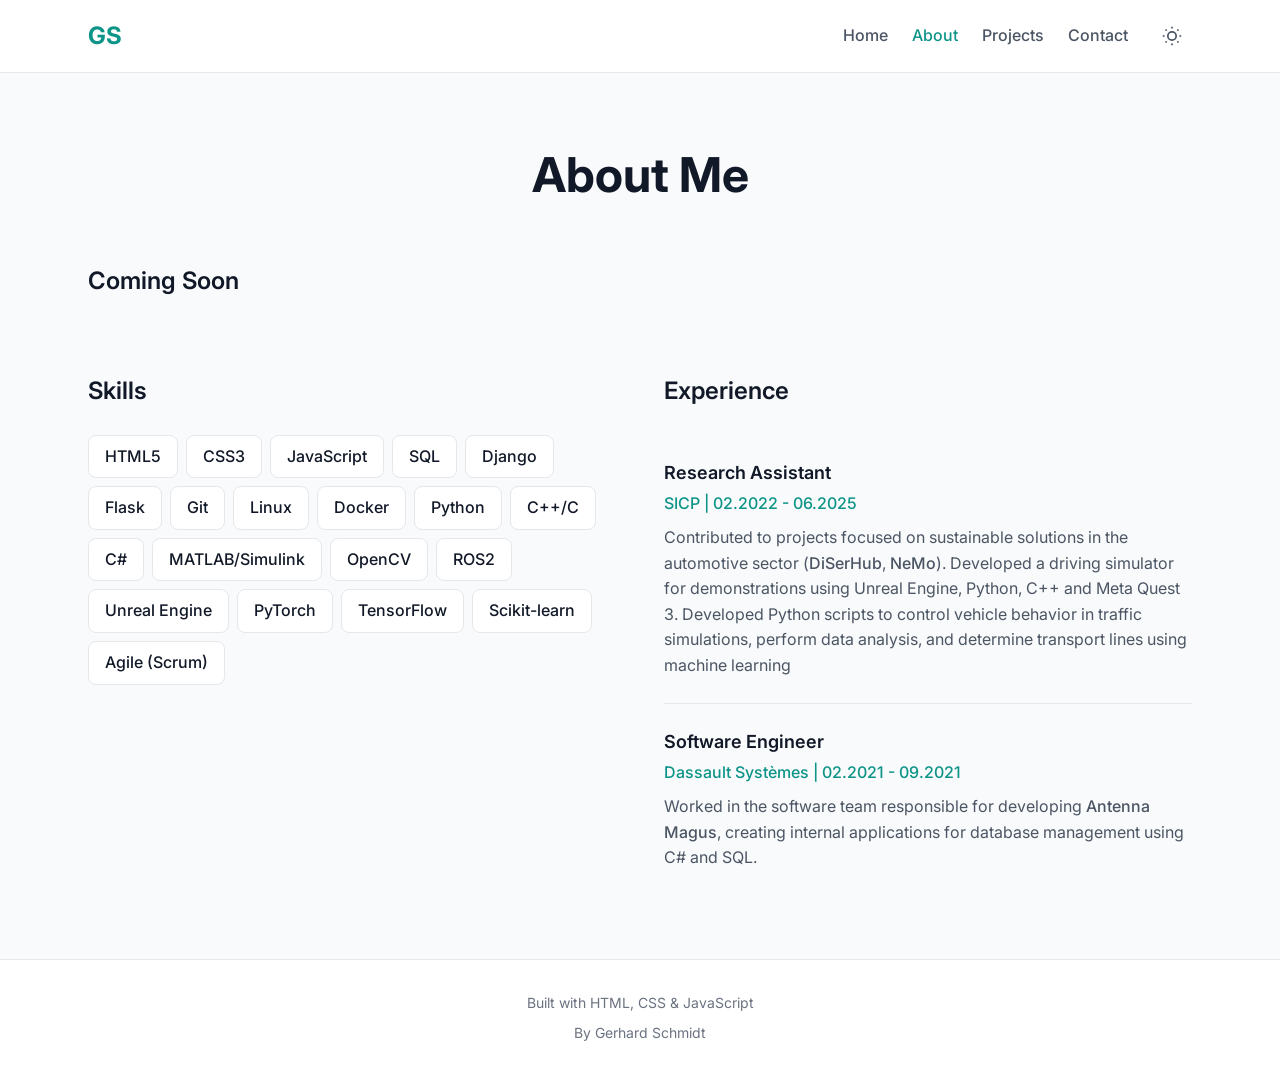
==== about.html @ bfd89ac0 "added about page" ====
<!DOCTYPE html>
<html lang="en">
<head>
  <meta charset="UTF-8">
  <meta name="viewport" content="width=device-width, initial-scale=1.0">
  <meta name="description" content="About Gerhard Schmidt - Front-End Developer">
  <title>About | Gerhard Schmidt</title>
  <link rel="preconnect" href="https://fonts.googleapis.com">
  <link rel="preconnect" href="https://fonts.gstatic.com" crossorigin>
  <link href="https://fonts.googleapis.com/css2?family=Inter:wght@400;500;600;700&display=swap" rel="stylesheet">
  <link rel="stylesheet" href="assets/css/style.css">
</head>
<body>
  <header class="header">
    <nav class="nav container">
      <a href="index.html" class="nav__logo">GS</a>
      <button class="nav__toggle" aria-label="Toggle navigation menu" aria-expanded="false">
        <span class="nav__toggle-bar"></span>
        <span class="nav__toggle-bar"></span>
        <span class="nav__toggle-bar"></span>
      </button>
      <ul class="nav__menu">
        <li><a href="index.html" class="nav__link">Home</a></li>
        <li><a href="about.html" class="nav__link" aria-current="page">About</a></li>
        <li><a href="projects.html" class="nav__link">Projects</a></li>
        <li><a href="contact.html" class="nav__link">Contact</a></li>
        <li>
          <button class="nav__theme-toggle" aria-label="Toggle dark mode">
            <svg class="nav__theme-icon nav__theme-icon--sun" width="20" height="20" viewBox="0 0 24 24" fill="none" stroke="currentColor" stroke-width="2">
              <circle cx="12" cy="12" r="5"></circle>
              <line x1="12" y1="1" x2="12" y2="3"></line>
              <line x1="12" y1="21" x2="12" y2="23"></line>
              <line x1="4.22" y1="4.22" x2="5.64" y2="5.64"></line>
              <line x1="18.36" y1="18.36" x2="19.78" y2="19.78"></line>
              <line x1="1" y1="12" x2="3" y2="12"></line>
              <line x1="21" y1="12" x2="23" y2="12"></line>
              <line x1="4.22" y1="19.78" x2="5.64" y2="18.36"></line>
              <line x1="18.36" y1="5.64" x2="19.78" y2="4.22"></line>
            </svg>
            <svg class="nav__theme-icon nav__theme-icon--moon" width="20" height="20" viewBox="0 0 24 24" fill="none" stroke="currentColor" stroke-width="2">
              <path d="M21 12.79A9 9 0 1 1 11.21 3 7 7 0 0 0 21 12.79z"></path>
            </svg>
          </button>
        </li>
      </ul>
    </nav>
  </header>

  <main class="main">
    <section class="about">
      <div class="container">
        <h1 class="page-title">About Me</h1>
        
        <div class="about__content">
          <div class="about__bio">
            <h2 class="about__section-title">Coming Soon</h2>
            <p></p>

          </div>

          <div class="about__skills">
            <h2 class="about__section-title">Skills</h2>
            <ul class="skills-list">
              <li class="skills-list__item">HTML5</li>
              <li class="skills-list__item">CSS3</li>
              <li class="skills-list__item">JavaScript</li>
              <li class="skills-list__item">SQL</li>
              <li class="skills-list__item">Django</li>
              <li class="skills-list__item">Flask</li>
              <li class="skills-list__item">Git</li>
              <li class="skills-list__item">Linux</li>
              <li class="skills-list__item">Docker</li>
              <li class="skills-list__item">Python</li>
              <li class="skills-list__item">C++/C</li>
              <li class="skills-list__item">C#</li>
              <li class="skills-list__item">MATLAB/Simulink</li>
              <li class="skills-list__item">OpenCV</li>
              <li class="skills-list__item">ROS2</li>
              <li class="skills-list__item">Unreal Engine</li>
              <li class="skills-list__item">PyTorch</li>
              <li class="skills-list__item">TensorFlow</li>
              <li class="skills-list__item">Scikit-learn</li>
              <li class="skills-list__item">Agile (Scrum)</li>
            </ul>
          </div>

          <div class="about__experience">
            <h2 class="about__section-title">Experience</h2>
            <div class="experience-item">
              <h3 class="experience-item__title">Research Assistant</h3>
              <p class="experience-item__company">SICP | 02.2022 - 06.2025</p>
              <p class="experience-item__description">Contributed to projects focused on sustainable solutions
                 in the automotive sector (<a href="https://diserhub.de/" class="nav__link">DiSerHub</a>, <a href="https://nemo-paderborn.de/" class="nav__link">NeMo</a>). 
                 Developed a driving simulator for demonstrations using Unreal Engine, Python, C++ and Meta Quest 3.
                 Developed Python scripts to control vehicle behavior in traffic simulations, perform data analysis, and determine transport lines using machine learning</p>
            </div>
            <div class="experience-item">
              <h3 class="experience-item__title">Software Engineer</h3>
              <p class="experience-item__company">Dassault Systèmes | 02.2021 - 09.2021</p>
              <p class="experience-item__description">Worked in the software team responsible for developing <a href="https://www.3ds.com/products/simulia/antenna-magus" class="nav__link">Antenna Magus</a>, 
                creating internal applications for database management using C# and SQL.</p>
            </div>
          </div>
        </div>
      </div>
    </section>
  </main>

  <footer class="footer">
    <div class="container footer__content">
      <p class="footer__text">Built with HTML, CSS & JavaScript</p>
      <p class="footer__text">By Gerhard Schmidt</p>
    </div>
  </footer>

  <script type="module" src="assets/js/main.js"></script>
</body>
</html>
---- assets/css/style.css ----
@import url('https://fonts.googleapis.com/css2?family=Inter:wght@400;500;600;700&display=swap');

:root {
  --color-primary: #0d9488;
  --color-primary-light: #14b8a6;
  --color-primary-dark: #0f766e;
  
  --color-gray-50: #f9fafb;
  --color-gray-100: #f3f4f6;
  --color-gray-200: #e5e7eb;
  --color-gray-300: #d1d5db;
  --color-gray-400: #9ca3af;
  --color-gray-500: #6b7280;
  --color-gray-600: #4b5563;
  --color-gray-700: #374151;
  --color-gray-800: #1f2937;
  --color-gray-900: #111827;

  --font-sans: 'Inter', system-ui, -apple-system, sans-serif;
  --font-mono: 'JetBrains Mono', monospace;

  --bg-primary: var(--color-gray-50);
  --bg-secondary: #ffffff;
  --bg-header: var(--bg-secondary);
  --text-primary: var(--color-gray-900);
  --text-secondary: var(--color-gray-600);
  --text-tertiary: var(--color-gray-500);
  --border-color: var(--color-gray-200);

  --spacing-xs: 0.25rem;
  --spacing-sm: 0.5rem;
  --spacing-md: 1rem;
  --spacing-lg: 1.5rem;
  --spacing-xl: 2rem;
  --spacing-2xl: 3rem;
  --spacing-3xl: 4rem;

  --radius-sm: 0.375rem;
  --radius-md: 0.5rem;
  --radius-lg: 0.75rem;
  --radius-xl: 1rem;

  --shadow-sm: 0 1px 2px 0 rgb(0 0 0 / 0.05);
  --shadow-md: 0 4px 6px -1px rgb(0 0 0 / 0.1), 0 2px 4px -2px rgb(0 0 0 / 0.1);
  --shadow-lg: 0 10px 15px -3px rgb(0 0 0 / 0.1), 0 4px 6px -4px rgb(0 0 0 / 0.1);

  --transition-fast: 150ms ease;
  --transition-base: 200ms ease;
  --transition-slow: 300ms ease;

  --container-max: 1200px;
  --container-padding: var(--spacing-lg);
}

[data-theme="dark"] {
  --bg-primary: var(--color-gray-900);
  --bg-secondary: var(--color-gray-800);
  --bg-header: var(--color-gray-900);
  --text-primary: var(--color-gray-50);
  --text-secondary: var(--color-gray-400);
  --text-tertiary: var(--color-gray-500);
  --border-color: var(--color-gray-700);
}

*,
*::before,
*::after {
  box-sizing: border-box;
  margin: 0;
  padding: 0;
}

html {
  scroll-behavior: smooth;
}

body {
  font-family: var(--font-sans);
  font-size: 1rem;
  line-height: 1.6;
  color: var(--text-primary);
  background-color: var(--bg-primary);
  min-height: 100vh;
  display: flex;
  flex-direction: column;
  transition: background-color var(--transition-base), color var(--transition-base);
}

img {
  max-width: 100%;
  height: auto;
  display: block;
}

a {
  color: var(--color-primary);
  text-decoration: none;
  transition: color var(--transition-fast);
}

a:hover {
  color: var(--color-primary-light);
}

ul {
  list-style: none;
}

button {
  font-family: inherit;
  cursor: pointer;
  border: none;
  background: none;
}

.container {
  width: 100%;
  max-width: var(--container-max);
  margin-inline: auto;
  padding-inline: var(--container-padding);
}

.main {
  flex: 1;
}

.page-title {
  font-size: clamp(2rem, 5vw, 3rem);
  font-weight: 700;
  color: var(--text-primary);
  margin-bottom: var(--spacing-2xl);
  text-align: center;
}

.btn {
  display: inline-flex;
  align-items: center;
  justify-content: center;
  padding: var(--spacing-md) var(--spacing-xl);
  font-size: 1rem;
  font-weight: 500;
  border-radius: var(--radius-md);
  transition: all var(--transition-fast);
}

.btn--primary {
  background-color: var(--color-primary);
  color: #ffffff;
}

.btn--primary:hover {
  background-color: var(--color-primary-light);
  color: #ffffff;
}

.btn--secondary {
  background-color: transparent;
  color: var(--text-primary);
  border: 2px solid var(--border-color);
}

.btn--secondary:hover {
  border-color: var(--color-primary);
  color: var(--color-primary);
}

.header {
  background-color: var(--bg-header);
  border-bottom: 1px solid var(--border-color);
  position: sticky;
  top: 0;
  z-index: 100;
  transition: background-color var(--transition-base), border-color var(--transition-base);
}

.nav {
  display: flex;
  align-items: center;
  justify-content: space-between;
  padding-block: var(--spacing-md);
}

.nav__logo {
  font-size: 1.5rem;
  font-weight: 700;
  color: var(--color-primary);
}

.nav__menu {
  display: flex;
  align-items: center;
  gap: var(--spacing-lg);
}

.nav__link {
  color: var(--text-secondary);
  font-weight: 500;
  transition: color var(--transition-fast);
}

.nav__link:hover,
.nav__link[aria-current="page"] {
  color: var(--color-primary);
}

.nav__theme-toggle {
  display: flex;
  align-items: center;
  justify-content: center;
  width: 2.5rem;
  height: 2.5rem;
  border-radius: var(--radius-md);
  color: var(--text-secondary);
  transition: background-color var(--transition-fast), color var(--transition-fast);
}

.nav__theme-toggle:hover {
  background-color: var(--bg-secondary);
  color: var(--color-primary);
}

.nav__theme-icon {
  display: none;
}

.nav__theme-icon--sun {
  display: block;
}

[data-theme="dark"] .nav__theme-icon--sun {
  display: none;
}

[data-theme="dark"] .nav__theme-icon--moon {
  display: block;
}

.nav__toggle {
  display: none;
  flex-direction: column;
  justify-content: center;
  gap: 5px;
  width: 2rem;
  height: 2rem;
}

.nav__toggle-bar {
  width: 100%;
  height: 2px;
  background-color: var(--text-primary);
  border-radius: 2px;
  transition: transform var(--transition-fast), opacity var(--transition-fast);
}

.nav__toggle[aria-expanded="true"] .nav__toggle-bar:nth-child(1) {
  transform: translateY(7px) rotate(45deg);
}

.nav__toggle[aria-expanded="true"] .nav__toggle-bar:nth-child(2) {
  opacity: 0;
}

.nav__toggle[aria-expanded="true"] .nav__toggle-bar:nth-child(3) {
  transform: translateY(-7px) rotate(-45deg);
}

.hero {
  display: flex;
  align-items: center;
  min-height: calc(100vh - 200px);
  padding-block: var(--spacing-3xl);
}

.hero__content {
  text-align: center;
  max-width: 600px;
  margin-inline: auto;
}

.hero__title {
  font-size: clamp(2.5rem, 8vw, 4rem);
  font-weight: 700;
  color: var(--text-primary);
  margin-bottom: var(--spacing-sm);
}

.hero__subtitle {
  font-size: clamp(1.25rem, 3vw, 1.5rem);
  color: var(--color-primary);
  font-weight: 500;
  margin-bottom: var(--spacing-lg);
}

.hero__description {
  font-size: 1.125rem;
  color: var(--text-secondary);
  margin-bottom: var(--spacing-xl);
}

.hero__cta {
  display: flex;
  flex-wrap: wrap;
  justify-content: center;
  gap: var(--spacing-md);
}

.about {
  padding-block: var(--spacing-3xl);
}

.about__content {
  display: grid;
  gap: var(--spacing-2xl);
}

.about__section-title {
  font-size: 1.5rem;
  font-weight: 600;
  color: var(--text-primary);
  margin-bottom: var(--spacing-lg);
}

.about__bio p {
  color: var(--text-secondary);
  margin-bottom: var(--spacing-md);
}

.about__bio p:last-child {
  margin-bottom: 0;
}

.skills-list {
  display: flex;
  flex-wrap: wrap;
  gap: var(--spacing-sm);
}

.skills-list__item {
  padding: var(--spacing-sm) var(--spacing-md);
  background-color: var(--bg-secondary);
  color: var(--text-primary);
  border-radius: var(--radius-md);
  font-weight: 500;
  border: 1px solid var(--border-color);
}

.experience-item {
  padding-block: var(--spacing-lg);
  border-bottom: 1px solid var(--border-color);
}

.experience-item:last-child {
  border-bottom: none;
}

.experience-item__title {
  font-size: 1.125rem;
  font-weight: 600;
  color: var(--text-primary);
  margin-bottom: var(--spacing-xs);
}

.experience-item__company {
  color: var(--color-primary);
  font-weight: 500;
  margin-bottom: var(--spacing-sm);
}

.experience-item__description {
  color: var(--text-secondary);
}

.projects {
  padding-block: var(--spacing-3xl);
}

.projects__grid {
  display: grid;
  grid-template-columns: repeat(auto-fill, minmax(300px, 1fr));
  gap: var(--spacing-xl);
}

.project-card {
  background-color: var(--bg-secondary);
  border-radius: var(--radius-lg);
  overflow: hidden;
  border: 1px solid var(--border-color);
  transition: transform var(--transition-base), box-shadow var(--transition-base);
}

.project-card:hover {
  transform: translateY(-4px);
  box-shadow: var(--shadow-lg);
}

.project-card__image {
  aspect-ratio: 16 / 10;
  overflow: hidden;
  background-color: var(--color-gray-100);
}

.project-card__image img {
  width: 100%;
  height: 100%;
  object-fit: cover;
  transition: transform var(--transition-slow);
}

.project-card:hover .project-card__image img {
  transform: scale(1.05);
}

.project-card__content {
  padding: var(--spacing-lg);
}

.project-card__title {
  font-size: 1.25rem;
  font-weight: 600;
  color: var(--text-primary);
  margin-bottom: var(--spacing-sm);
}

.project-card__description {
  color: var(--text-secondary);
  margin-bottom: var(--spacing-md);
  font-size: 0.9375rem;
}

.project-card__tags {
  display: flex;
  flex-wrap: wrap;
  gap: var(--spacing-xs);
  margin-bottom: var(--spacing-md);
}

.project-card__tag {
  padding: var(--spacing-xs) var(--spacing-sm);
  background-color: var(--bg-primary);
  color: var(--text-tertiary);
  font-size: 0.75rem;
  font-weight: 500;
  border-radius: var(--radius-sm);
}

.project-card__links {
  display: flex;
  gap: var(--spacing-md);
}

.project-card__link {
  font-size: 0.875rem;
  font-weight: 500;
}

.contact {
  padding-block: var(--spacing-3xl);
}

.contact__content {
  max-width: 600px;
  margin-inline: auto;
  text-align: center;
}

.contact__intro {
  color: var(--text-secondary);
  font-size: 1.125rem;
  margin-bottom: var(--spacing-2xl);
}

.contact__links {
  display: flex;
  flex-direction: column;
  gap: var(--spacing-md);
  align-items: center;
}

.contact-link {
  display: flex;
  align-items: center;
  gap: var(--spacing-md);
  padding: var(--spacing-lg);
  background-color: var(--bg-secondary);
  border: 1px solid var(--border-color);
  border-radius: var(--radius-lg);
  width: 100%;
  max-width: 400px;
  transition: border-color var(--transition-fast), box-shadow var(--transition-fast);
}

.contact-link:hover {
  border-color: var(--color-primary);
  box-shadow: var(--shadow-md);
}

.contact-link__icon {
  flex-shrink: 0;
  color: var(--color-primary);
}

.contact-link__info {
  display: flex;
  flex-direction: column;
  text-align: left;
}

.contact-link__label {
  font-size: 0.875rem;
  color: var(--text-tertiary);
  font-weight: 500;
}

.contact-link__value {
  color: var(--text-primary);
  font-weight: 500;
}

.footer {
  background-color: var(--bg-secondary);
  border-top: 1px solid var(--border-color);
  padding-block: var(--spacing-xl);
  margin-top: auto;
}

.footer__content {
  display: flex;
  flex-direction: column;
  align-items: center;
  gap: var(--spacing-sm);
  text-align: center;
}

.footer__text {
  color: var(--text-tertiary);
  font-size: 0.875rem;
}

@media (max-width: 768px) {
  :root {
    --container-padding: var(--spacing-md);
  }

  .nav__toggle {
    display: flex;
  }

  .nav__menu {
    position: absolute;
    top: 100%;
    left: 0;
    right: 0;
    flex-direction: column;
    background-color: var(--bg-header);
    border-bottom: 1px solid var(--border-color);
    padding: var(--spacing-lg);
    gap: var(--spacing-md);
    display: none;
  }

  .nav__menu.is-open {
    display: flex;
  }

  .nav__link {
    width: 100%;
    text-align: center;
    padding: var(--spacing-sm);
  }

  .hero__cta {
    flex-direction: column;
    align-items: center;
  }

  .btn {
    width: 100%;
    max-width: 250px;
  }

  .contact-link {
    padding: var(--spacing-md);
  }
}

@media (min-width: 1024px) {
  :root {
    --container-padding: var(--spacing-2xl);
  }

  .hero__content {
    text-align: left;
    margin-inline: 0;
  }

  .hero__cta {
    justify-content: flex-start;
  }

  .about__content {
    grid-template-columns: 1fr 1fr;
  }

  .about__bio {
    grid-column: 1 / -1;
  }
}
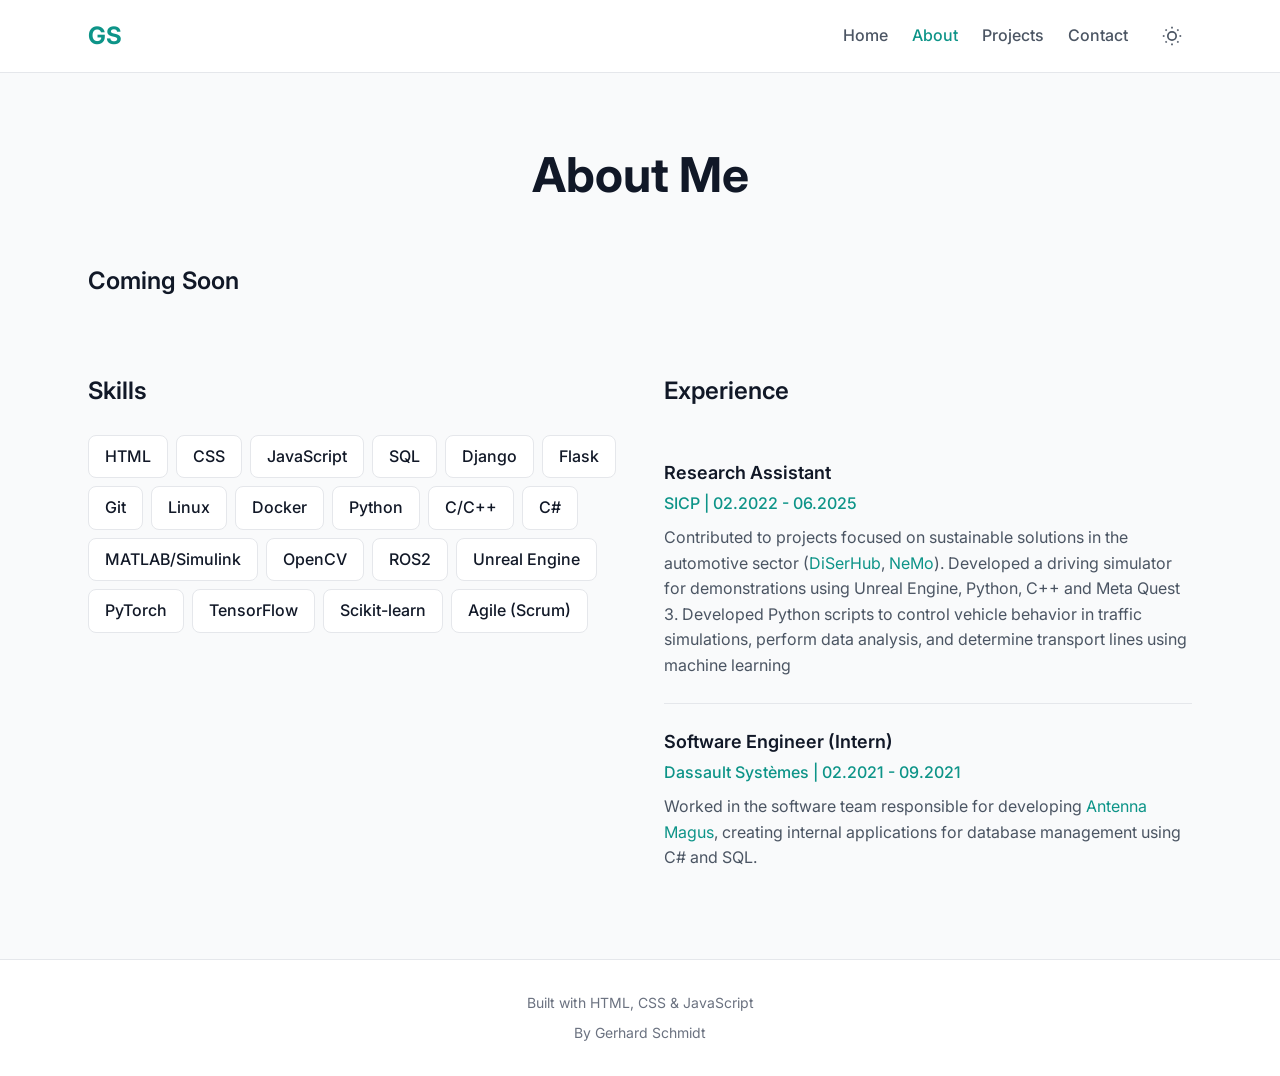
==== commit 5a5ca4eb: "Updated about me: page fixed typos in skills formatted link in text" ====
--- a/about.html
+++ b/about.html
@@ -61,8 +61,8 @@
           <div class="about__skills">
             <h2 class="about__section-title">Skills</h2>
             <ul class="skills-list">
-              <li class="skills-list__item">HTML5</li>
-              <li class="skills-list__item">CSS3</li>
+              <li class="skills-list__item">HTML</li>
+              <li class="skills-list__item">CSS</li>
               <li class="skills-list__item">JavaScript</li>
               <li class="skills-list__item">SQL</li>
               <li class="skills-list__item">Django</li>
@@ -71,7 +71,7 @@
               <li class="skills-list__item">Linux</li>
               <li class="skills-list__item">Docker</li>
               <li class="skills-list__item">Python</li>
-              <li class="skills-list__item">C++/C</li>
+              <li class="skills-list__item">C/C++</li>
               <li class="skills-list__item">C#</li>
               <li class="skills-list__item">MATLAB/Simulink</li>
               <li class="skills-list__item">OpenCV</li>
@@ -90,14 +90,14 @@
               <h3 class="experience-item__title">Research Assistant</h3>
               <p class="experience-item__company">SICP | 02.2022 - 06.2025</p>
               <p class="experience-item__description">Contributed to projects focused on sustainable solutions
-                 in the automotive sector (<a href="https://diserhub.de/" class="nav__link">DiSerHub</a>, <a href="https://nemo-paderborn.de/" class="nav__link">NeMo</a>). 
+                 in the automotive sector (<a href="https://diserhub.de/" class="text__link">DiSerHub</a>, <a href="https://nemo-paderborn.de/" class="text__link">NeMo</a>). 
                  Developed a driving simulator for demonstrations using Unreal Engine, Python, C++ and Meta Quest 3.
                  Developed Python scripts to control vehicle behavior in traffic simulations, perform data analysis, and determine transport lines using machine learning</p>
             </div>
             <div class="experience-item">
-              <h3 class="experience-item__title">Software Engineer</h3>
+              <h3 class="experience-item__title">Software Engineer (Intern)</h3>
               <p class="experience-item__company">Dassault Systèmes | 02.2021 - 09.2021</p>
-              <p class="experience-item__description">Worked in the software team responsible for developing <a href="https://www.3ds.com/products/simulia/antenna-magus" class="nav__link">Antenna Magus</a>, 
+              <p class="experience-item__description">Worked in the software team responsible for developing <a href="https://www.3ds.com/products/simulia/antenna-magus" class="text__link">Antenna Magus</a>, 
                 creating internal applications for database management using C# and SQL.</p>
             </div>
           </div>
--- a/assets/css/style.css
+++ b/assets/css/style.css
@@ -25,6 +25,7 @@
   --text-primary: var(--color-gray-900);
   --text-secondary: var(--color-gray-600);
   --text-tertiary: var(--color-gray-500);
+  --text-link: var(--color-primary);
   --border-color: var(--color-gray-200);
 
   --spacing-xs: 0.25rem;
@@ -474,6 +475,14 @@
   flex-direction: column;
   gap: var(--spacing-md);
   align-items: center;
+}
+
+.text__link {
+  color: var(--text-link);
+}
+
+.text__link:hover {
+color: var(--text-primary);
 }
 
 .contact-link {
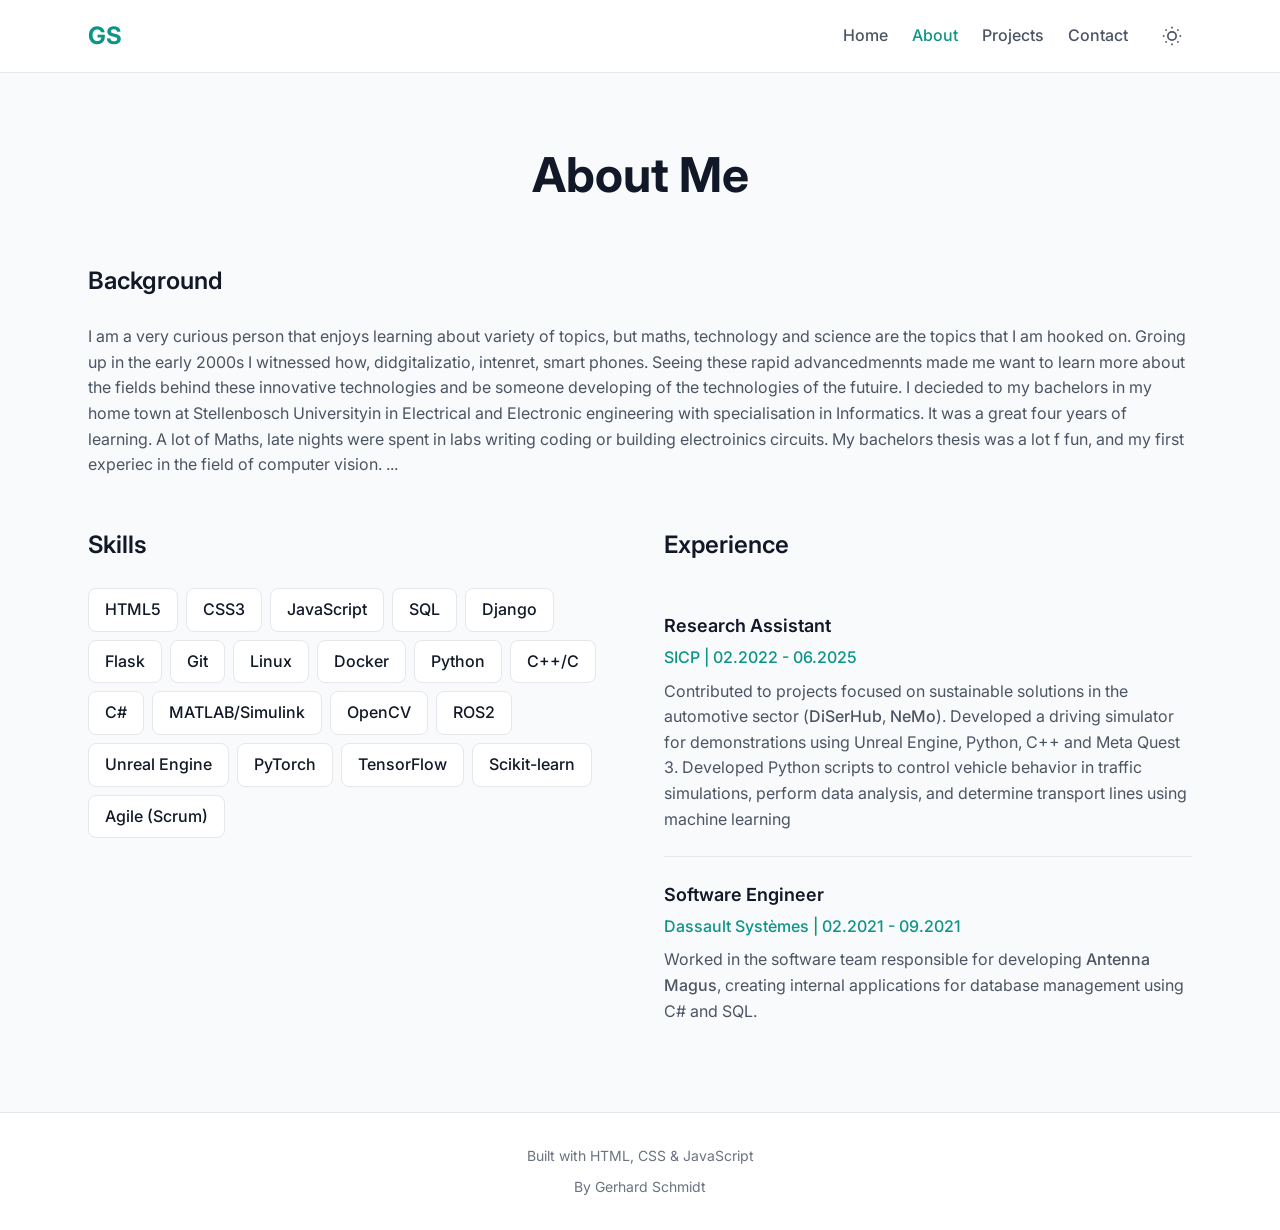
==== commit 2e0f1372: "restored stash: created a new branch with the backed up versions of the pages" ====
--- a/about.html
+++ b/about.html
@@ -53,16 +53,21 @@
         
         <div class="about__content">
           <div class="about__bio">
-            <h2 class="about__section-title">Coming Soon</h2>
-            <p></p>
+            <h2 class="about__section-title">Background</h2>
+            <p>I am a very curious person that enjoys learning about variety of topics, but maths, technology and science are the topics that I am hooked on. 
+              Groing up in the early 2000s I witnessed how, didgitalizatio, intenret, smart phones. Seeing these rapid advancedmennts made me want to learn more about the fields behind
+               these innovative technologies and be someone developing of the technologies of the futuire. I decieded to my bachelors in my home town at 
+               Stellenbosch Universityin in Electrical and Electronic engineering with specialisation in Informatics. It was a great four years of learning. A lot of Maths, 
+               late nights were spent in labs writing coding or building electroinics circuits. My bachelors thesis was a lot f fun, and my first experiec in the field of computer vision. 
+               ...</p>
 
           </div>
 
           <div class="about__skills">
             <h2 class="about__section-title">Skills</h2>
             <ul class="skills-list">
-              <li class="skills-list__item">HTML</li>
-              <li class="skills-list__item">CSS</li>
+              <li class="skills-list__item">HTML5</li>
+              <li class="skills-list__item">CSS3</li>
               <li class="skills-list__item">JavaScript</li>
               <li class="skills-list__item">SQL</li>
               <li class="skills-list__item">Django</li>
@@ -71,7 +76,7 @@
               <li class="skills-list__item">Linux</li>
               <li class="skills-list__item">Docker</li>
               <li class="skills-list__item">Python</li>
-              <li class="skills-list__item">C/C++</li>
+              <li class="skills-list__item">C++/C</li>
               <li class="skills-list__item">C#</li>
               <li class="skills-list__item">MATLAB/Simulink</li>
               <li class="skills-list__item">OpenCV</li>
@@ -90,14 +95,14 @@
               <h3 class="experience-item__title">Research Assistant</h3>
               <p class="experience-item__company">SICP | 02.2022 - 06.2025</p>
               <p class="experience-item__description">Contributed to projects focused on sustainable solutions
-                 in the automotive sector (<a href="https://diserhub.de/" class="text__link">DiSerHub</a>, <a href="https://nemo-paderborn.de/" class="text__link">NeMo</a>). 
+                 in the automotive sector (<a href="https://diserhub.de/" class="nav__link">DiSerHub</a>, <a href="https://nemo-paderborn.de/" class="nav__link">NeMo</a>). 
                  Developed a driving simulator for demonstrations using Unreal Engine, Python, C++ and Meta Quest 3.
                  Developed Python scripts to control vehicle behavior in traffic simulations, perform data analysis, and determine transport lines using machine learning</p>
             </div>
             <div class="experience-item">
-              <h3 class="experience-item__title">Software Engineer (Intern)</h3>
+              <h3 class="experience-item__title">Software Engineer</h3>
               <p class="experience-item__company">Dassault Systèmes | 02.2021 - 09.2021</p>
-              <p class="experience-item__description">Worked in the software team responsible for developing <a href="https://www.3ds.com/products/simulia/antenna-magus" class="text__link">Antenna Magus</a>, 
+              <p class="experience-item__description">Worked in the software team responsible for developing <a href="https://www.3ds.com/products/simulia/antenna-magus" class="nav__link">Antenna Magus</a>, 
                 creating internal applications for database management using C# and SQL.</p>
             </div>
           </div>
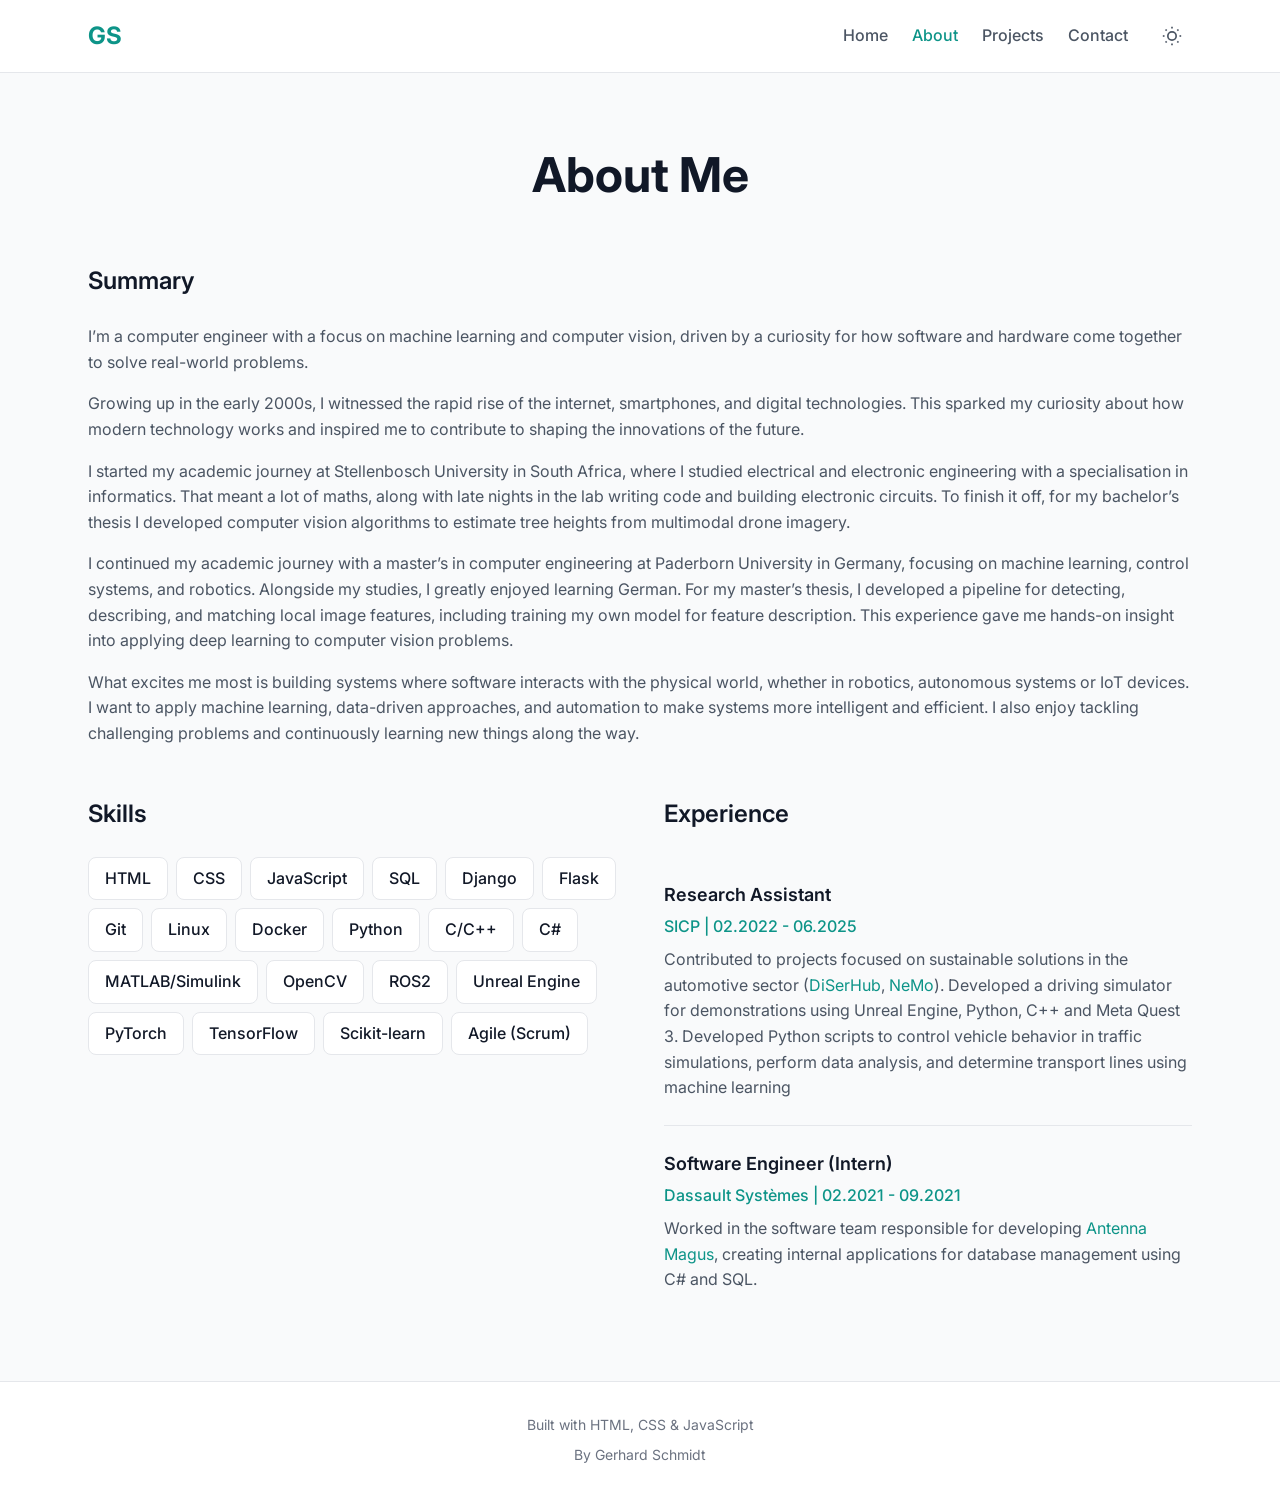
==== commit 25320c87: "added summary: added paragraphs to about page" ====
--- a/about.html
+++ b/about.html
@@ -3,7 +3,7 @@
 <head>
   <meta charset="UTF-8">
   <meta name="viewport" content="width=device-width, initial-scale=1.0">
-  <meta name="description" content="About Gerhard Schmidt - Front-End Developer">
+  <meta name="description" content="About Gerhard Schmidt - Computer Engineer">
   <title>About | Gerhard Schmidt</title>
   <link rel="preconnect" href="https://fonts.googleapis.com">
   <link rel="preconnect" href="https://fonts.gstatic.com" crossorigin>
@@ -53,21 +53,23 @@
         
         <div class="about__content">
           <div class="about__bio">
-            <h2 class="about__section-title">Background</h2>
-            <p>I am a very curious person that enjoys learning about variety of topics, but maths, technology and science are the topics that I am hooked on. 
-              Groing up in the early 2000s I witnessed how, didgitalizatio, intenret, smart phones. Seeing these rapid advancedmennts made me want to learn more about the fields behind
-               these innovative technologies and be someone developing of the technologies of the futuire. I decieded to my bachelors in my home town at 
-               Stellenbosch Universityin in Electrical and Electronic engineering with specialisation in Informatics. It was a great four years of learning. A lot of Maths, 
-               late nights were spent in labs writing coding or building electroinics circuits. My bachelors thesis was a lot f fun, and my first experiec in the field of computer vision. 
-               ...</p>
+            <h2 class="about__section-title">Summary</h2>
+            <p>I’m a computer engineer with a focus on machine learning and computer vision, driven by a curiosity for how software and hardware come together to solve real-world problems.</p>
 
+<p>Growing up in the early 2000s, I witnessed the rapid rise of the internet, smartphones, and digital technologies. This sparked my curiosity about how modern technology works and inspired me to contribute to shaping the innovations of the future.</p>
+
+<p>I started my academic journey at Stellenbosch University in South Africa, where I studied electrical and electronic engineering with a specialisation in informatics. That meant a lot of maths, along with late nights in the lab writing code and building electronic circuits. To finish it off, for my bachelor’s thesis I developed computer vision algorithms to estimate tree heights from multimodal drone imagery.</p>
+
+<p>I continued my academic journey with a master’s in computer engineering at Paderborn University in Germany, focusing on machine learning, control systems, and robotics. Alongside my studies, I greatly enjoyed learning German. For my master’s thesis, I developed a pipeline for detecting, describing, and matching local image features, including training my own model for feature description. This experience gave me hands-on insight into applying deep learning to computer vision problems.</p>
+
+<p>What excites me most is building systems where software interacts with the physical world, whether in robotics, autonomous systems or IoT devices. I want to apply machine learning, data-driven approaches, and automation to make systems more intelligent and efficient. I also enjoy tackling challenging problems and continuously learning new things along the way.</p>
           </div>
 
           <div class="about__skills">
             <h2 class="about__section-title">Skills</h2>
             <ul class="skills-list">
-              <li class="skills-list__item">HTML5</li>
-              <li class="skills-list__item">CSS3</li>
+              <li class="skills-list__item">HTML</li>
+              <li class="skills-list__item">CSS</li>
               <li class="skills-list__item">JavaScript</li>
               <li class="skills-list__item">SQL</li>
               <li class="skills-list__item">Django</li>
@@ -76,7 +78,7 @@
               <li class="skills-list__item">Linux</li>
               <li class="skills-list__item">Docker</li>
               <li class="skills-list__item">Python</li>
-              <li class="skills-list__item">C++/C</li>
+              <li class="skills-list__item">C/C++</li>
               <li class="skills-list__item">C#</li>
               <li class="skills-list__item">MATLAB/Simulink</li>
               <li class="skills-list__item">OpenCV</li>
@@ -95,14 +97,14 @@
               <h3 class="experience-item__title">Research Assistant</h3>
               <p class="experience-item__company">SICP | 02.2022 - 06.2025</p>
               <p class="experience-item__description">Contributed to projects focused on sustainable solutions
-                 in the automotive sector (<a href="https://diserhub.de/" class="nav__link">DiSerHub</a>, <a href="https://nemo-paderborn.de/" class="nav__link">NeMo</a>). 
+                 in the automotive sector (<a href="https://diserhub.de/" class="text__link">DiSerHub</a>, <a href="https://nemo-paderborn.de/" class="text__link">NeMo</a>). 
                  Developed a driving simulator for demonstrations using Unreal Engine, Python, C++ and Meta Quest 3.
                  Developed Python scripts to control vehicle behavior in traffic simulations, perform data analysis, and determine transport lines using machine learning</p>
             </div>
             <div class="experience-item">
-              <h3 class="experience-item__title">Software Engineer</h3>
+              <h3 class="experience-item__title">Software Engineer (Intern)</h3>
               <p class="experience-item__company">Dassault Systèmes | 02.2021 - 09.2021</p>
-              <p class="experience-item__description">Worked in the software team responsible for developing <a href="https://www.3ds.com/products/simulia/antenna-magus" class="nav__link">Antenna Magus</a>, 
+              <p class="experience-item__description">Worked in the software team responsible for developing <a href="https://www.3ds.com/products/simulia/antenna-magus" class="text__link">Antenna Magus</a>, 
                 creating internal applications for database management using C# and SQL.</p>
             </div>
           </div>
